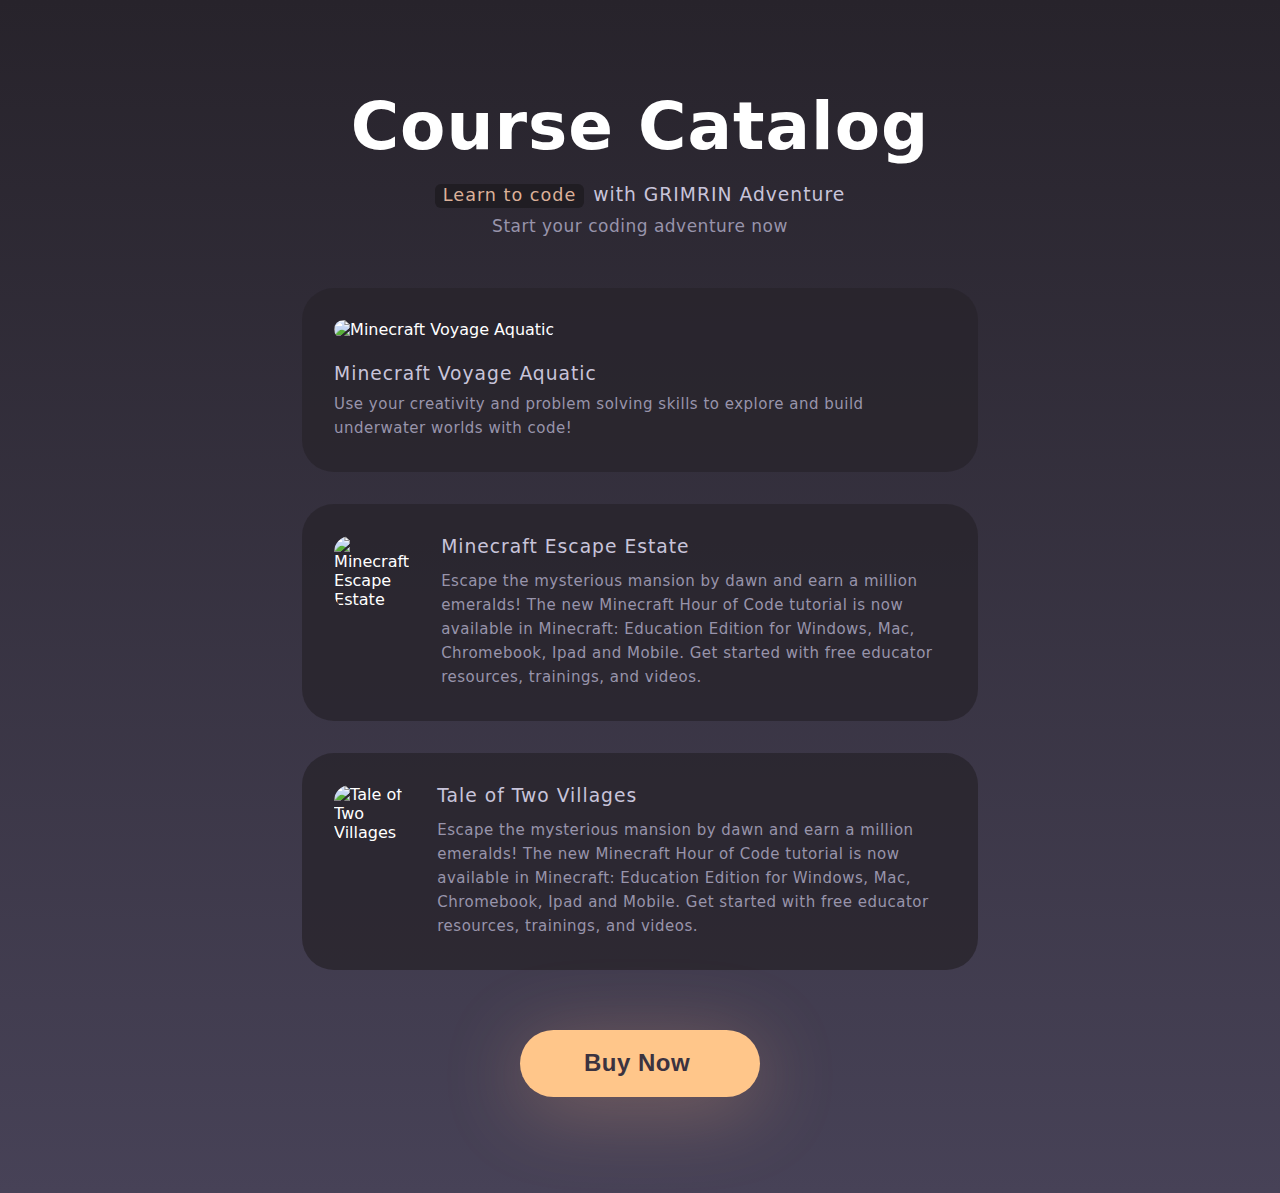
==== course-catalog.html @ 37c35542 "update layout and add FAQ and contact us section" ====
<!DOCTYPE html>
<html lang="en">
<head>
    <meta charset="UTF-8">
    <meta http-equiv="X-UA-Compatible" content="IE=edge">
    <meta name="viewport" content="width=device-width, initial-scale=1.0">
    <title>Grimrin — Course Catalog</title>
    <link rel="stylesheet" href="style.css">
    <link rel="icon" type="image/png" href="img/skull.png">
    <script src="https://kit.fontawesome.com/81069a3921.js" crossorigin="anonymous"></script>
</head>
<body>
    <section class="course-catalog">
        <h1>Course Catalog</h1>
        <!-- <h2>Grimrin Demiurge</h2> -->
        <div class="content">
            <h3><span class="learn-to-code">Learn to code</span> with GRIMRIN Adventure</h3>
            <p style="margin-top: 8px; font-size: 17px;">Start your coding adventure now</p>
            <div class="list course">
                <div class="list-item top-pick">
                    <img src="img/minecraft-voyage-aquatic.jpeg" alt="Minecraft Voyage Aquatic">
                    <div class="list-item-desc">
                        <h3>Minecraft Voyage Aquatic</h3>
                        <p>Use your creativity and problem solving skills to explore and build underwater worlds with code!</p>
                    </div>
                </div>
                <div class="list-item course-listing">
                    <img src="img/minecraft-escape-estate.png" alt="Minecraft Escape Estate">
                    <div class="list-item-desc">
                        <h3>Minecraft Escape Estate</h3>
                        <p>Escape the mysterious mansion by dawn and earn a million emeralds! The new Minecraft Hour of Code tutorial is now available in Minecraft: Education Edition for Windows, Mac, Chromebook, Ipad and Mobile. Get started with free educator resources, trainings, and videos.</p>
                    </div>
                </div>
                <div class="list-item course-listing">
                    <img src="img/tale-of-two-villages.png" alt="Tale of Two Villages">
                    <div class="list-item-desc">
                        <h3>Tale of Two Villages</h3>
                        <p>Escape the mysterious mansion by dawn and earn a million emeralds! The new Minecraft Hour of Code tutorial is now available in Minecraft: Education Edition for Windows, Mac, Chromebook, Ipad and Mobile. Get started with free educator resources, trainings, and videos.</p>
                    </div>
                </div>
            </div>
            <button>Buy Now <i class="fa-solid fa-cart-shopping btn-icon"></i></button>
        </div>
    </section>
</body>
</html>
---- style.css ----
*, *::after, *::before {
    box-sizing: border-box;
}

body {
    background-image: linear-gradient(0deg, #474257, #27232b);
    color: white;
    font-family: system-ui, -apple-system, BlinkMacSystemFont, 'Segoe UI', Roboto, Oxygen, Ubuntu, Cantarell, 'Open Sans', 'Helvetica Neue', sans-serif;
    text-align: center;
    margin: 0;
}

.main {
    background-color: #27232b;
    background-image: linear-gradient(0deg, #474257, #27232b);
    padding: 3rem 3rem 7rem;
    padding: 3rem 0 7rem;
}

section {
    padding: 3rem 0;
    width: 88%;
    margin: auto;
}

.content {
    width: 70%;
    margin: auto;
}

.skull {
    width: 140px;
    margin-top: 1.125rem;
    margin-bottom: .5rem;
}

.learn-to-code {
    background-color: #201d23;
    border-radius: 6px;
    color: #dcb199;
    font-size: 1.1rem;
    margin-right: 2px;
    padding: 1px 8px 3px;
}

h1 {
    font-size: 66px;
    font-weight: 800;
    letter-spacing: 1px;
    margin-bottom: .5rem;
    margin-top: 0;
}

h2 {
    color: #ab9ac8;
    font-size: 1.5em;
    font-weight: 400;
    letter-spacing: .75px;
    margin-top: 0;
    margin-bottom: 2.5rem;
}

h3 {
    color: #b8b4cc;
    color: #c8c4da;
    font-weight: 500;
    letter-spacing: 1px;
    margin-bottom: 0px;
    font-size: 1.17em;
    margin-top: 1em;
}

p {
    color: #8b879d;
    color: #9894ab;
    font-size: 15px;
    letter-spacing: .5px;
    line-height: 1.6;
    margin-bottom: 20px;
}

hr {
    height: 0;
    border: none;
    border-top: 6px dotted #2b2730;
    border-top: 6px dotted #232027;
    border-top: 6px dotted #221e24;
    width: 18%;
    margin: 4rem auto;
    margin: 4rem auto 3.25rem;
    opacity: 1;
}

/* 🦄 --------------- General List --------------- */
.list {
    display: flex;
    margin: 2rem 0;
}

.list .list-item {
    display: flex;
    align-items: center;
    background-color: #282733;
    background-color: rgb(40 36 44 / 80%);
    border-radius: 32px;
    margin: 0 1.25rem;
    padding: 2rem;
    text-align: left;
    transition: all .3s ease;
    width: 50%;
}

.list .list-item:hover {
    background-color: #28242c;
    background-color: #27232a;
    background-color: #221e24;
}

.list .list-item:hover p {
    /* color: #a7a4ba; */
}

.list .list-item:hover i {
    color: #9987c3;
    color: #a391cc;
}

.list .list-item p {
    margin: 0;
}

.list i {
    color: #7b6aa2;
    font-size: 38px;
    margin-right: 1.5rem;
    transition: all .3s ease;
    /* margin-bottom: 1rem; */
}

/* 🐱 --------------- Course List --------------- */
.list.course {
    display: block;
    margin-top: 3rem; 
    margin-bottom: 2.5rem;
}

.list.course  .list-item {
    width: 100%;
    margin: 1.5rem 0;
    margin: 0 0 2rem;
}

.list.course  .list-item.top-pick {
    display: block;
}

.list.course  .list-item.top-pick img {
    width: 100%;
    border-radius: 16px;
}

.list.course  .list-item.top-pick h3 {
    margin-bottom: .5rem;
    margin-top: 1.5rem;
}

.list.course .course-listing {
    align-items: flex-start;
}

.course-listing img {
    width: 50%;
    border-radius: 16px;
    margin-right: 1.75rem;
    margin-right: 2rem;
}

.list.course .course-listing  h3 {
    margin-top: 0;
    margin-bottom: .75rem;
}

/* 🦊 --------------- FAQ --------------- */
#faq {
    padding-bottom: 0;
}

#faq .content {
    width: 54%;
}

.list.faq {
    display: block;
    margin-bottom: 0;
}

.list.faq .list-item {
    background-color: rgb(84 80 101 / 50%);
    background-color: rgb(84 80 101 / 65%);
    margin: 0;
    /* margin-bottom: 1.75rem; */
    padding: 2rem 2.5rem;
    /* padding: 1.75rem 2.5rem; */
    width: 100%;
    display: flex;
    justify-content: space-between;
    align-items: flex-start;
    transition: all .4s ease;
}

.list.faq .list-item:hover {
    background-color: rgb(84 80 101 / 80%);
    background-color: rgb(84 80 101 / 65%);
    background-color: rgb(84 80 101 / 100%);

}

.list.faq .list-item:last-child {
    margin-bottom: 0;
}

.list.faq .collapse-handler {
    text-decoration: none;
    margin-bottom: 1.875rem;
    display: block;
}

.list.faq .collapse-handler:last-child {
    margin-bottom: 0;
}

.list-item-desc .collapse.show {
    padding-top: 1rem;
}

.list-item-desc h3 {
    margin-top: 0;
}

.list.faq i {
    color: #9894ab;
    color: #9c99aa;
    font-size: 16px;
    margin-left: 1.5rem;
    margin-right: 0;
}


/* 🐨 --------------- Buttons --------------- */
.cta-group a {
    text-decoration: none;
}
button {
    background-color: #ffc68a;
    border: none;
    border-radius: 50px;
    box-shadow: 0px 12px 80px rgb(255 182 138 / 30%);
    color: #3b3340;
    font-size: 24px;
    font-weight: 800;
    margin: 1.25rem .875rem 0;
    padding: 1.2rem 5.5rem;
    padding: 1.2rem 4rem;
    transition: all .3s ease;

    font-weight: 700;
    line-height: 1.2;
    letter-spacing: .5px;
}

button:hover {
    background-color: #e696ff;
    box-shadow: 0px 36px 100px #884bb6;
    color: #27232b;
}

button:hover .btn-icon {
    /* margin-left: 12px; */
}

button.btn-outline {
    border: 2px solid #ffc68a;
    background: transparent;
    color: #ffc68a;
}

button.btn-outline:hover {
    border: 2px solid #e696ff;
    background: transparent;
    color: #e696ff;
    box-shadow: 0px 36px 100px #884bb6;
}

button.btn-outline:hover .btn-icon {
    color: #e696ff;
}

.btn-icon {
    margin-left: 4px;
    margin-left: 6px;
}


/* 🦁 --------------- Social icons --------------- */
.social-icons {
    margin-top: 2rem;
    margin-bottom: 1rem;
}

.social-icons i {
    background-color: rgb(32, 30, 34); 
    border-radius: 12px;
    color: #797389;
    cursor: pointer;
    font-size: 16px;
    margin: 0 .25rem;
    padding: 10px;
    transition: all .4s ease;
}

.social-icons i:hover {
    background-color: #575068;
    color: #d5cfe2;
}


/* 🐸 --------------- contact-us --------------- */
.contact-us-wrap {
    background-color: #27232b;
    padding: 3rem 0; 
}

#contact-us .content {
    width: 54%;
    width: 70%;
    width: 67%;
    margin: auto;
    /* border: 3px solid #555167; */
    border-radius: 36px;
    /* background-color: #555167; */
    /* background-color: rgba(85, 81, 103, 0.8); */
    /* background-color: rgb(40 36 44 / 40%); */
}

#contact-us .contact {
    display: flex;
    opacity: .8;
}

#contact-us .contact .contact-detail {
    margin: 0 1rem;
    width: 50%;
    display: flex;
    align-items: center;
    align-items: flex-start;
    justify-content: center;
}

#contact-us .contact .contact-detail:first-child {
    margin-left: 0;
}

#contact-us .contact .contact-detail:last-child {
    margin-right: 0;
}

#contact-us .contact .contact-detail i {
    font-size: 18px;
    /* margin-bottom: 8px; */
    /* color: #ffc68a; */
    color: #9894ab;
    margin-right: 1rem;
    transition: all .2s ease;
}

.developer p {
    color: #ffc68a;
    color: #c8c4da;
    font-weight: 500;
}

.contact-detail-data {
    display: flex;
    align-items: center;
}

#contact-us p {
    font-size: 16px;
    margin: 4px 0;
    margin: 0;
    /* color: #9894ab; */
}

.contact-detail-data:hover a, #contact-us .contact .contact-detail .contact-detail-data:hover i {
    color: #ffc68a;
}

.contact-detail-data a {
    color: #ffc68a;
    /* color: #8b879d; */
    color: #9894ab;
    text-decoration: none;
    transition: all .2s ease;
}
.contact-detail-data a:hover {
    /* color: #e696ff; */
    /* color: #ffc68a; */
}

.contact-detail-data a:hover i {
    /* color: #ffc68a; */
}

#contact-us .contact  .contact-detail.developer {
    flex-direction: column;
    align-items: flex-start;
}

#contact-us p.job-title {
    color: #9894ab;
    opacity: .6;
    font-size: 14px;
    margin-top: 3px;
}



.course-catalog {
    padding: 5.5rem 3rem 6rem;
    padding: 5.5rem 0 6rem;
}

.course-catalog .content {
    width: 60%;
    /* width: 56%; */
}
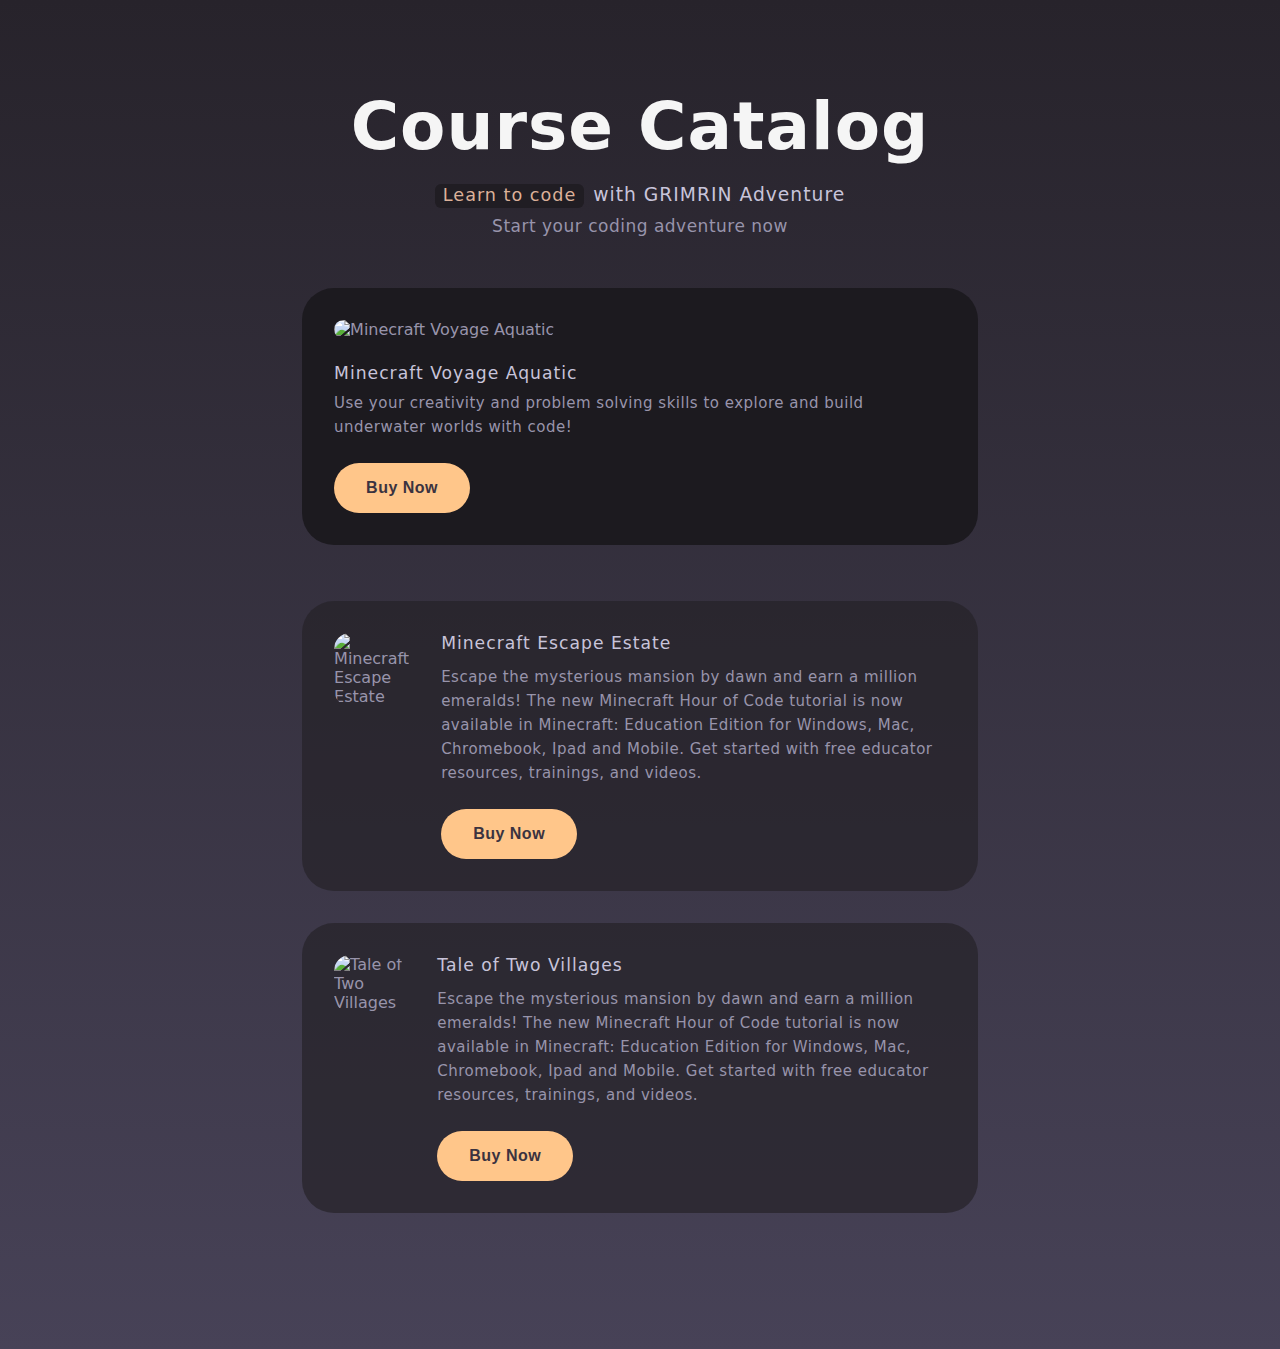
==== commit 201d4457: "add course catalog button styles to style.css" ====
--- a/course-catalog.html
+++ b/course-catalog.html
@@ -4,7 +4,7 @@
     <meta charset="UTF-8">
     <meta http-equiv="X-UA-Compatible" content="IE=edge">
     <meta name="viewport" content="width=device-width, initial-scale=1.0">
-    <title>Grimrin — Course Catalog</title>
+    <title>Grimrin Adventure | Course Catalog</title>
     <link rel="stylesheet" href="style.css">
     <link rel="icon" type="image/png" href="img/skull.png">
     <script src="https://kit.fontawesome.com/81069a3921.js" crossorigin="anonymous"></script>
@@ -12,7 +12,6 @@
 <body>
     <section class="course-catalog">
         <h1>Course Catalog</h1>
-        <!-- <h2>Grimrin Demiurge</h2> -->
         <div class="content">
             <h3><span class="learn-to-code">Learn to code</span> with GRIMRIN Adventure</h3>
             <p style="margin-top: 8px; font-size: 17px;">Start your coding adventure now</p>
@@ -22,6 +21,7 @@
                     <div class="list-item-desc">
                         <h3>Minecraft Voyage Aquatic</h3>
                         <p>Use your creativity and problem solving skills to explore and build underwater worlds with code!</p>
+                        <button class="course-button">Buy Now <i class="fa-solid fa-cart-shopping btn-icon"></i></button>
                     </div>
                 </div>
                 <div class="list-item course-listing">
@@ -29,6 +29,7 @@
                     <div class="list-item-desc">
                         <h3>Minecraft Escape Estate</h3>
                         <p>Escape the mysterious mansion by dawn and earn a million emeralds! The new Minecraft Hour of Code tutorial is now available in Minecraft: Education Edition for Windows, Mac, Chromebook, Ipad and Mobile. Get started with free educator resources, trainings, and videos.</p>
+                        <button class="course-button">Buy Now <i class="fa-solid fa-cart-shopping btn-icon"></i></button>
                     </div>
                 </div>
                 <div class="list-item course-listing">
@@ -36,10 +37,10 @@
                     <div class="list-item-desc">
                         <h3>Tale of Two Villages</h3>
                         <p>Escape the mysterious mansion by dawn and earn a million emeralds! The new Minecraft Hour of Code tutorial is now available in Minecraft: Education Edition for Windows, Mac, Chromebook, Ipad and Mobile. Get started with free educator resources, trainings, and videos.</p>
+                        <button class="course-button">Buy Now <i class="fa-solid fa-cart-shopping btn-icon"></i></button>
                     </div>
                 </div>
             </div>
-            <button>Buy Now <i class="fa-solid fa-cart-shopping btn-icon"></i></button>
         </div>
     </section>
 </body>
--- a/style.css
+++ b/style.css
@@ -4,7 +4,7 @@
 
 body {
     background-image: linear-gradient(0deg, #474257, #27232b);
-    color: white;
+    color: #9894ab;
     font-family: system-ui, -apple-system, BlinkMacSystemFont, 'Segoe UI', Roboto, Oxygen, Ubuntu, Cantarell, 'Open Sans', 'Helvetica Neue', sans-serif;
     text-align: center;
     margin: 0;
@@ -13,14 +13,13 @@
 .main {
     background-color: #27232b;
     background-image: linear-gradient(0deg, #474257, #27232b);
-    padding: 3rem 3rem 7rem;
-    padding: 3rem 0 7rem;
+    padding: 3rem 0 6rem;
 }
 
 section {
-    padding: 3rem 0;
+    margin: auto;
+    padding: 2rem 0;
     width: 88%;
-    margin: auto;
 }
 
 .content {
@@ -44,6 +43,7 @@
 }
 
 h1 {
+    color: #f5f5f5;
     font-size: 66px;
     font-weight: 800;
     letter-spacing: 1px;
@@ -56,22 +56,20 @@
     font-size: 1.5em;
     font-weight: 400;
     letter-spacing: .75px;
+    margin-bottom: 2.5rem;
     margin-top: 0;
-    margin-bottom: 2.5rem;
 }
 
 h3 {
-    color: #b8b4cc;
     color: #c8c4da;
+    font-size: 1.17em;
     font-weight: 500;
     letter-spacing: 1px;
     margin-bottom: 0px;
-    font-size: 1.17em;
     margin-top: 1em;
 }
 
 p {
-    color: #8b879d;
     color: #9894ab;
     font-size: 15px;
     letter-spacing: .5px;
@@ -82,11 +80,8 @@
 hr {
     height: 0;
     border: none;
-    border-top: 6px dotted #2b2730;
-    border-top: 6px dotted #232027;
     border-top: 6px dotted #221e24;
     width: 18%;
-    margin: 4rem auto;
     margin: 4rem auto 3.25rem;
     opacity: 1;
 }
@@ -100,8 +95,8 @@
 .list .list-item {
     display: flex;
     align-items: center;
-    background-color: #282733;
     background-color: rgb(40 36 44 / 80%);
+    background-color: rgba(37, 34, 40, 0.8);
     border-radius: 32px;
     margin: 0 1.25rem;
     padding: 2rem;
@@ -111,17 +106,10 @@
 }
 
 .list .list-item:hover {
-    background-color: #28242c;
-    background-color: #27232a;
-    background-color: #221e24;
-}
-
-.list .list-item:hover p {
-    /* color: #a7a4ba; */
-}
-
-.list .list-item:hover i {
-    color: #9987c3;
+    /* background-color: #221e24; */
+}
+
+.list .list-item:hover .list-item-icon  {
     color: #a391cc;
 }
 
@@ -129,15 +117,22 @@
     margin: 0;
 }
 
-.list i {
+.list .list-item-icon {
     color: #7b6aa2;
     font-size: 38px;
     margin-right: 1.5rem;
     transition: all .3s ease;
-    /* margin-bottom: 1rem; */
-}
-
-/* 🐱 --------------- Course List --------------- */
+}
+
+/* 🌈🐱 **-------------@ Course Catalog @-------------** */
+.course-catalog {
+    padding: 5.5rem 0 6rem;
+}
+
+.course-catalog .content {
+    width: 60%;
+}
+
 .list.course {
     display: block;
     margin-top: 3rem; 
@@ -146,17 +141,18 @@
 
 .list.course  .list-item {
     width: 100%;
-    margin: 1.5rem 0;
     margin: 0 0 2rem;
 }
 
 .list.course  .list-item.top-pick {
     display: block;
+    margin: 0 0 3.5rem;
+    background-color: #1c1a1f;
 }
 
 .list.course  .list-item.top-pick img {
     width: 100%;
-    border-radius: 16px;
+    border-radius: 18px;
 }
 
 .list.course  .list-item.top-pick h3 {
@@ -166,12 +162,12 @@
 
 .list.course .course-listing {
     align-items: flex-start;
+    background-color: rgba(37, 34, 40, 0.7);
 }
 
 .course-listing img {
     width: 50%;
     border-radius: 16px;
-    margin-right: 1.75rem;
     margin-right: 2rem;
 }
 
@@ -180,7 +176,8 @@
     margin-bottom: .75rem;
 }
 
-/* 🦊 --------------- FAQ --------------- */
+
+/* 🌈🦊 **-------------@ FAQ @-------------** */
 #faq {
     padding-bottom: 0;
 }
@@ -194,25 +191,23 @@
     margin-bottom: 0;
 }
 
+.list.faq li {
+    color: #9894ab;
+    font-size: 15px;
+    letter-spacing: .5px;
+    line-height: 1.6;
+    margin-bottom: 1rem;
+}
+
 .list.faq .list-item {
-    background-color: rgb(84 80 101 / 50%);
+    display: flex;
+    align-items: flex-start;
+    justify-content: space-between;
     background-color: rgb(84 80 101 / 65%);
-    margin: 0;
-    /* margin-bottom: 1.75rem; */
-    padding: 2rem 2.5rem;
-    /* padding: 1.75rem 2.5rem; */
+    margin: 0 0 1.875rem;
+    padding: 2rem 2.5rem 1rem;
+    transition: all .4s ease;
     width: 100%;
-    display: flex;
-    justify-content: space-between;
-    align-items: flex-start;
-    transition: all .4s ease;
-}
-
-.list.faq .list-item:hover {
-    background-color: rgb(84 80 101 / 80%);
-    background-color: rgb(84 80 101 / 65%);
-    background-color: rgb(84 80 101 / 100%);
-
 }
 
 .list.faq .list-item:last-child {
@@ -223,85 +218,140 @@
     text-decoration: none;
     margin-bottom: 1.875rem;
     display: block;
+    color: #9894ab;
 }
 
 .list.faq .collapse-handler:last-child {
     margin-bottom: 0;
 }
 
-.list-item-desc .collapse.show {
-    padding-top: 1rem;
+.list.faq .list-item-desc a {
+    color: #dcb199;
+    text-decoration: none;
+}
+
+.list.faq .list-item-desc a:hover {
+    color: #ffc68a;
+}
+
+.list.faq .list-item-desc p {
+    margin-bottom: 1rem;
+}
+
+.list.faq .list-item-desc h3 {
+    padding-bottom: 1rem;
 }
 
 .list-item-desc h3 {
     margin-top: 0;
+    font-size: 1.075em;
+}
+
+.list-item-desc img {
+    width: 100%;
+    margin: 1rem 0;
+    border-radius: 14px;
+}
+
+.list-item-handle {
+    width: 36px;
+    height: 36px;
+    display: flex;
+    align-items: flex-start;
+    justify-content: center;
 }
 
 .list.faq i {
-    color: #9894ab;
     color: #9c99aa;
     font-size: 16px;
-    margin-left: 1.5rem;
     margin-right: 0;
 }
 
-
-/* 🐨 --------------- Buttons --------------- */
+.list.faq .list-item:hover i, .list.faq i:hover {
+    color: #c8c4da;
+}
+
+
+/* 🌈🐨 **-------------@ Buttons @-------------** */
 .cta-group a {
     text-decoration: none;
 }
-button {
+
+.main-btn {
     background-color: #ffc68a;
     border: none;
     border-radius: 50px;
     box-shadow: 0px 12px 80px rgb(255 182 138 / 30%);
     color: #3b3340;
     font-size: 24px;
-    font-weight: 800;
+    font-weight: 700;
+    letter-spacing: .5px;
+    line-height: 1.2;
     margin: 1.25rem .875rem 0;
-    padding: 1.2rem 5.5rem;
     padding: 1.2rem 4rem;
     transition: all .3s ease;
-
-    font-weight: 700;
-    line-height: 1.2;
-    letter-spacing: .5px;
-}
-
-button:hover {
+}
+
+.main-btn:hover {
     background-color: #e696ff;
     box-shadow: 0px 36px 100px #884bb6;
     color: #27232b;
 }
 
-button:hover .btn-icon {
-    /* margin-left: 12px; */
-}
-
-button.btn-outline {
+.main-btn.btn-outline {
+    background: transparent;
     border: 2px solid #ffc68a;
+    color: #ffc68a;
+}
+
+.main-btn.btn-outline:hover {
     background: transparent;
-    color: #ffc68a;
-}
-
-button.btn-outline:hover {
     border: 2px solid #e696ff;
-    background: transparent;
+    box-shadow: 0px 36px 100px #884bb6;
     color: #e696ff;
-    box-shadow: 0px 36px 100px #884bb6;
-}
-
-button.btn-outline:hover .btn-icon {
+}
+
+.main-btn.btn-outline:hover .btn-icon {
     color: #e696ff;
 }
 
 .btn-icon {
-    margin-left: 4px;
-    margin-left: 6px;
-}
-
-
-/* 🦁 --------------- Social icons --------------- */
+    margin-left: 12px;
+}
+
+/* ----- course buttons ----- */
+.course-button {
+    background-color: #ffc68a;
+    color: #3b3340;
+    border: none;
+    border-radius: 50px;
+    font-size: 16px;
+    font-weight: 700;
+    letter-spacing: .5px;
+    margin: 1.5rem 0 0;
+    padding: 1rem 2rem;
+    transition: all .3s ease;
+}
+
+.course-button:hover {
+    background-color: #e696ff;
+    box-shadow: 0px 4px 40px #884bb6;
+    color: #27232b;
+}
+
+.course-button:hover .btn-icon {
+    color: #27232b;
+}
+
+.course-button i {
+    color: #3b3341;
+    font-size: 16px;
+    margin-right: 0;
+    margin-left: 0;
+}
+
+
+/* 🌈🐬 **-------------@ Social icons @-------------** */
 .social-icons {
     margin-top: 2rem;
     margin-bottom: 1rem;
@@ -324,22 +374,16 @@
 }
 
 
-/* 🐸 --------------- contact-us --------------- */
+/* 🌈🐸 **-------------@ Contact Us @-------------** */
 .contact-us-wrap {
     background-color: #27232b;
     padding: 3rem 0; 
 }
 
 #contact-us .content {
-    width: 54%;
-    width: 70%;
     width: 67%;
     margin: auto;
-    /* border: 3px solid #555167; */
     border-radius: 36px;
-    /* background-color: #555167; */
-    /* background-color: rgba(85, 81, 103, 0.8); */
-    /* background-color: rgb(40 36 44 / 40%); */
 }
 
 #contact-us .contact {
@@ -351,7 +395,6 @@
     margin: 0 1rem;
     width: 50%;
     display: flex;
-    align-items: center;
     align-items: flex-start;
     justify-content: center;
 }
@@ -366,15 +409,12 @@
 
 #contact-us .contact .contact-detail i {
     font-size: 18px;
-    /* margin-bottom: 8px; */
-    /* color: #ffc68a; */
     color: #9894ab;
     margin-right: 1rem;
     transition: all .2s ease;
 }
 
 .developer p {
-    color: #ffc68a;
     color: #c8c4da;
     font-weight: 500;
 }
@@ -386,9 +426,7 @@
 
 #contact-us p {
     font-size: 16px;
-    margin: 4px 0;
     margin: 0;
-    /* color: #9894ab; */
 }
 
 .contact-detail-data:hover a, #contact-us .contact .contact-detail .contact-detail-data:hover i {
@@ -396,19 +434,9 @@
 }
 
 .contact-detail-data a {
-    color: #ffc68a;
-    /* color: #8b879d; */
     color: #9894ab;
     text-decoration: none;
     transition: all .2s ease;
-}
-.contact-detail-data a:hover {
-    /* color: #e696ff; */
-    /* color: #ffc68a; */
-}
-
-.contact-detail-data a:hover i {
-    /* color: #ffc68a; */
 }
 
 #contact-us .contact  .contact-detail.developer {
@@ -424,13 +452,4 @@
 }
 
 
-
-.course-catalog {
-    padding: 5.5rem 3rem 6rem;
-    padding: 5.5rem 0 6rem;
-}
-
-.course-catalog .content {
-    width: 60%;
-    /* width: 56%; */
-}+/* 🌈🐸 **-------------@ Course Catalog @-------------** */
